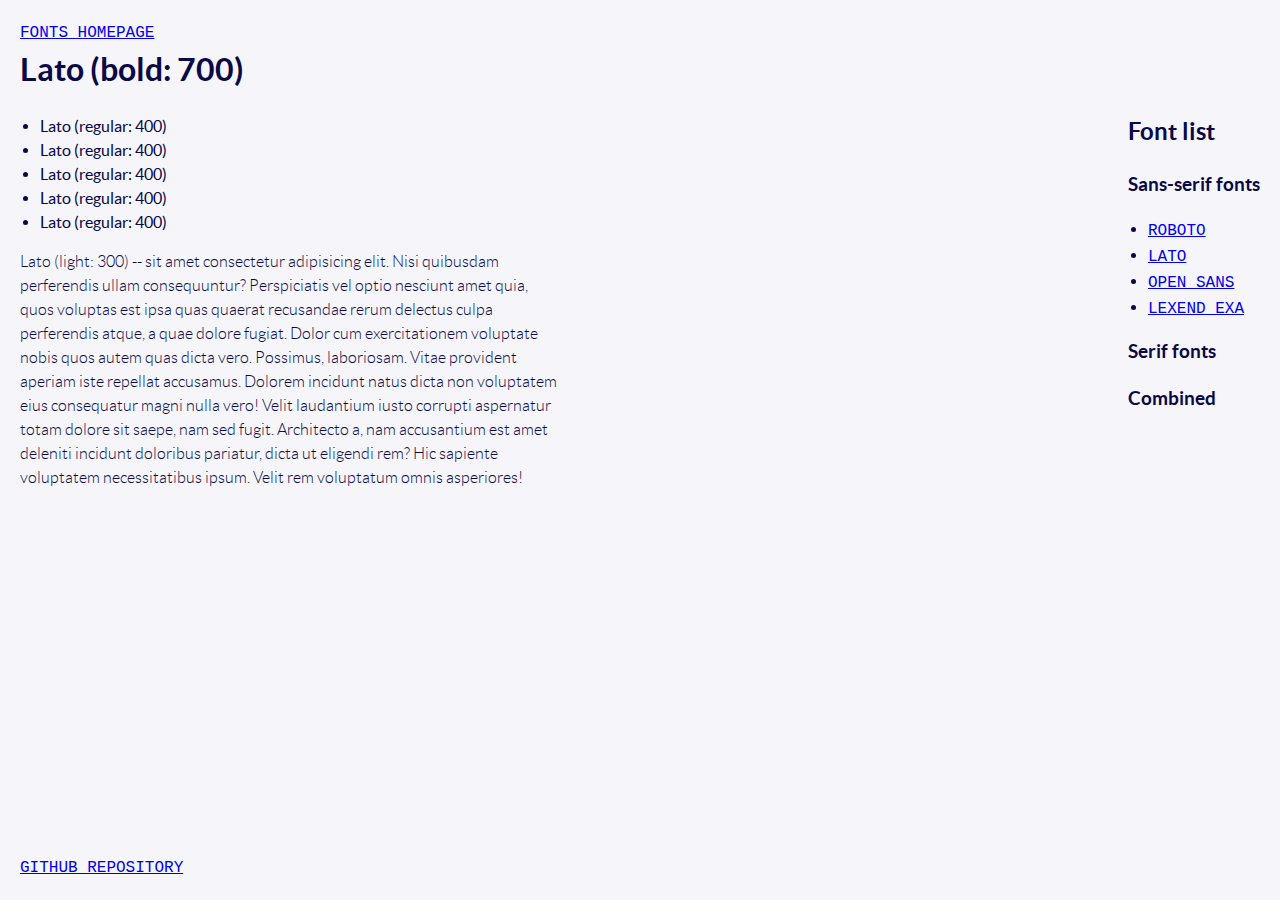
==== fonts/lato/lato.html @ b11ba2cf "First commit" ====
<!DOCTYPE html>
<html lang="en">
  <head>
    <link
      rel="preload"
      href="lato-bold-webfont.woff2"
      as="font"
      type="font/woff2"
      crossorigin
    />
    <link
      rel="preload"
      href="lato-regular-webfont.woff2"
      as="font"
      type="font/woff2"
      crossorigin
    />
    <link
      rel="preload"
      href="lato-light-webfont.woff2"
      as="font"
      type="font/woff2"
      crossorigin
    />
    <meta charset="UTF-8" />
    <meta http-equiv="X-UA-Compatible" content="IE=edge" />
    <meta name="viewport" content="width=device-width, initial-scale=1.0" />
    <title>Lato</title>
    <link rel="stylesheet" href="../../style.css" />
    <link rel="stylesheet" href="lato.css" />
  </head>
  <body>
    <div class="page-wrapper">
      <header>
        <nav><a href="../../index.html">Fonts homepage</a></nav>
        <h1>Lato (bold: 700)</h1>
      </header>
      <div class="flex-wrapper">
        <main>
          <ul>
            <li>Lato (regular: 400)</li>
            <li>Lato (regular: 400)</li>
            <li>Lato (regular: 400)</li>
            <li>Lato (regular: 400)</li>
            <li>Lato (regular: 400)</li>
          </ul>
          <p>
            Lato (light: 300) -- sit amet consectetur adipisicing elit. Nisi
            quibusdam perferendis ullam consequuntur? Perspiciatis vel optio
            nesciunt amet quia, quos voluptas est ipsa quas quaerat recusandae
            rerum delectus culpa perferendis atque, a quae dolore fugiat. Dolor
            cum exercitationem voluptate nobis quos autem quas dicta vero.
            Possimus, laboriosam. Vitae provident aperiam iste repellat
            accusamus. Dolorem incidunt natus dicta non voluptatem eius
            consequatur magni nulla vero! Velit laudantium iusto corrupti
            aspernatur totam dolore sit saepe, nam sed fugit. Architecto a, nam
            accusantium est amet deleniti incidunt doloribus pariatur, dicta ut
            eligendi rem? Hic sapiente voluptatem necessitatibus ipsum. Velit
            rem voluptatum omnis asperiores!
          </p>
        </main>
        <aside>
          <h2>Font list</h2>
          <h3>Sans-serif fonts</h3>
          <ul>
            <li><a href="../roboto/roboto.html">Roboto</a></li>
            <li><a href="../lato/lato.html">Lato</a></li>
            <li><a href="../open-sans/open-sans.html">Open Sans</a></li>
            <li><a href="../lexend-exa/lexend-exa.html">Lexend Exa</a></li>
          </ul>
          <h3>Serif fonts</h3>
          <h3>Combined</h3>
        </aside>
      </div>
      <footer>
        <a
          href="https://github.com/chrisnajman/self-hosting-fonts"
          target="_blank"
          rel="noopener noreferrer"
          >GitHub repository</a
        >
      </footer>
    </div>
  </body>
</html>
---- style.css ----
* {
    box-sizing: border-box;
    margin-top: 0;
}

html {
    overflow-y: scroll;
    text-rendering: optimizeLegibility;
    -webkit-font-smoothing: antialiased;
    font-size: 10px;
}
html,
body {
    width: 100%;
    height: 100%;
}
body {
    font-family: sans-serif;
    font-size: 1.6rem;
    line-height: 1.5;
    color: #090946;
    background-color: #f5f5fa;
    margin: 0;
    padding: 2rem;
}
ul {
    padding-left: 2rem;
}
p,
li {
    max-width: 60ch;
}
a,
li a {
    font-family: "Courier New", Courier, monospace;
    text-transform: uppercase;
}
.page-wrapper {
    min-height: 100%;
    display: grid;
    grid-template-rows: auto 1fr auto;
    grid-template-columns: 100%;
}
.flex-wrapper {
    display: flex;
    flex-wrap: wrap;
    justify-content: space-between;
}
---- fonts/lato/lato.css ----
/** Light: 300 **/
@font-face {
    font-family: "Lato";
    font-weight: 300;
    src: url("lato-light-webfont.woff2") format("woff2"), url("lato-light-webfont.woff") format("woff");
}
/** Regular: 400 **/
@font-face {
    font-family: "Lato";
    font-weight: 400;
    src: url("lato-regular-webfont.woff2") format("woff2"), url("lato-regular-webfont.woff") format("woff");
}
/** Bold: 700 **/
@font-face {
    font-family: "Lato";
    font-weight: 700;
    src: url("lato-bold-webfont.woff2") format("woff2"), url("lato-bold-webfont.woff") format("woff");
}

:root {
    --fallback_serif: serif;
    --fallback_sans: sans-serif;
    --font_main: "Lato";
    --family_main: var(--font_main), var(--fallback_sans);

    --fontWeight_bold: 700;
    --fontWeight_regular: 400;
    --fontWeight_light: 300;
}
/** 
    For demo purposes, font declarations are only added to specific elements (excluding body).
**/
h1,
h2,
h3,
h4,
h5,
h6 {
    font-family: var(--family_main);
    font-weight: var(--fontWeight_bold);
}

li {
    font-family: var(--family_main);
    font-weight: var(--fontWeight_regular);
}

p {
    font-family: var(--family_main);
    font-weight: var(--fontWeight_light);
}
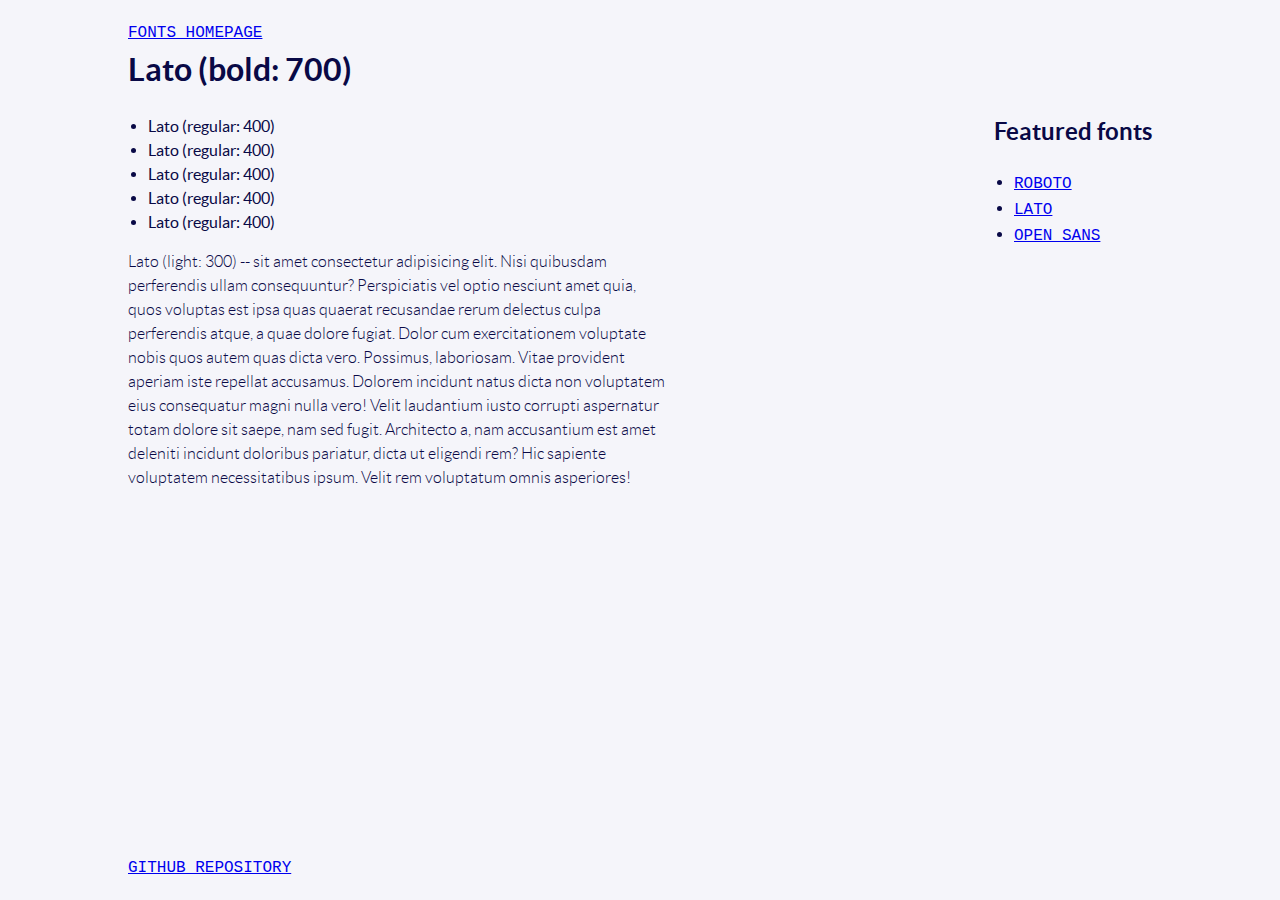
==== commit a3b2a419: "Deleted lexend era - all variants displayed at the same weight - deleted link preload font after war" ====
--- a/fonts/lato/lato.html
+++ b/fonts/lato/lato.html
@@ -1,30 +1,10 @@
 <!DOCTYPE html>
 <html lang="en">
   <head>
-    <link
-      rel="preload"
-      href="lato-bold-webfont.woff2"
-      as="font"
-      type="font/woff2"
-      crossorigin
-    />
-    <link
-      rel="preload"
-      href="lato-regular-webfont.woff2"
-      as="font"
-      type="font/woff2"
-      crossorigin
-    />
-    <link
-      rel="preload"
-      href="lato-light-webfont.woff2"
-      as="font"
-      type="font/woff2"
-      crossorigin
-    />
     <meta charset="UTF-8" />
     <meta http-equiv="X-UA-Compatible" content="IE=edge" />
     <meta name="viewport" content="width=device-width, initial-scale=1.0" />
+    <link rel="shortcut icon" href="../../favicon.ico" type="image/x-icon" />
     <title>Lato</title>
     <link rel="stylesheet" href="../../style.css" />
     <link rel="stylesheet" href="lato.css" />
@@ -60,16 +40,14 @@
           </p>
         </main>
         <aside>
-          <h2>Font list</h2>
-          <h3>Sans-serif fonts</h3>
-          <ul>
-            <li><a href="../roboto/roboto.html">Roboto</a></li>
-            <li><a href="../lato/lato.html">Lato</a></li>
-            <li><a href="../open-sans/open-sans.html">Open Sans</a></li>
-            <li><a href="../lexend-exa/lexend-exa.html">Lexend Exa</a></li>
-          </ul>
-          <h3>Serif fonts</h3>
-          <h3>Combined</h3>
+          <h2>Featured fonts</h2>
+          <nav>
+            <ul>
+              <li><a href="../roboto/roboto.html">Roboto</a></li>
+              <li><a href="../lato/lato.html">Lato</a></li>
+              <li><a href="../open-sans/open-sans.html">Open Sans</a></li>
+            </ul>
+          </nav>
         </aside>
       </div>
       <footer>
--- a/style.css
+++ b/style.css
@@ -36,6 +36,9 @@
     text-transform: uppercase;
 }
 .page-wrapper {
+    max-width: 102.4rem;
+    margin-inline: auto;
+
     min-height: 100%;
     display: grid;
     grid-template-rows: auto 1fr auto;
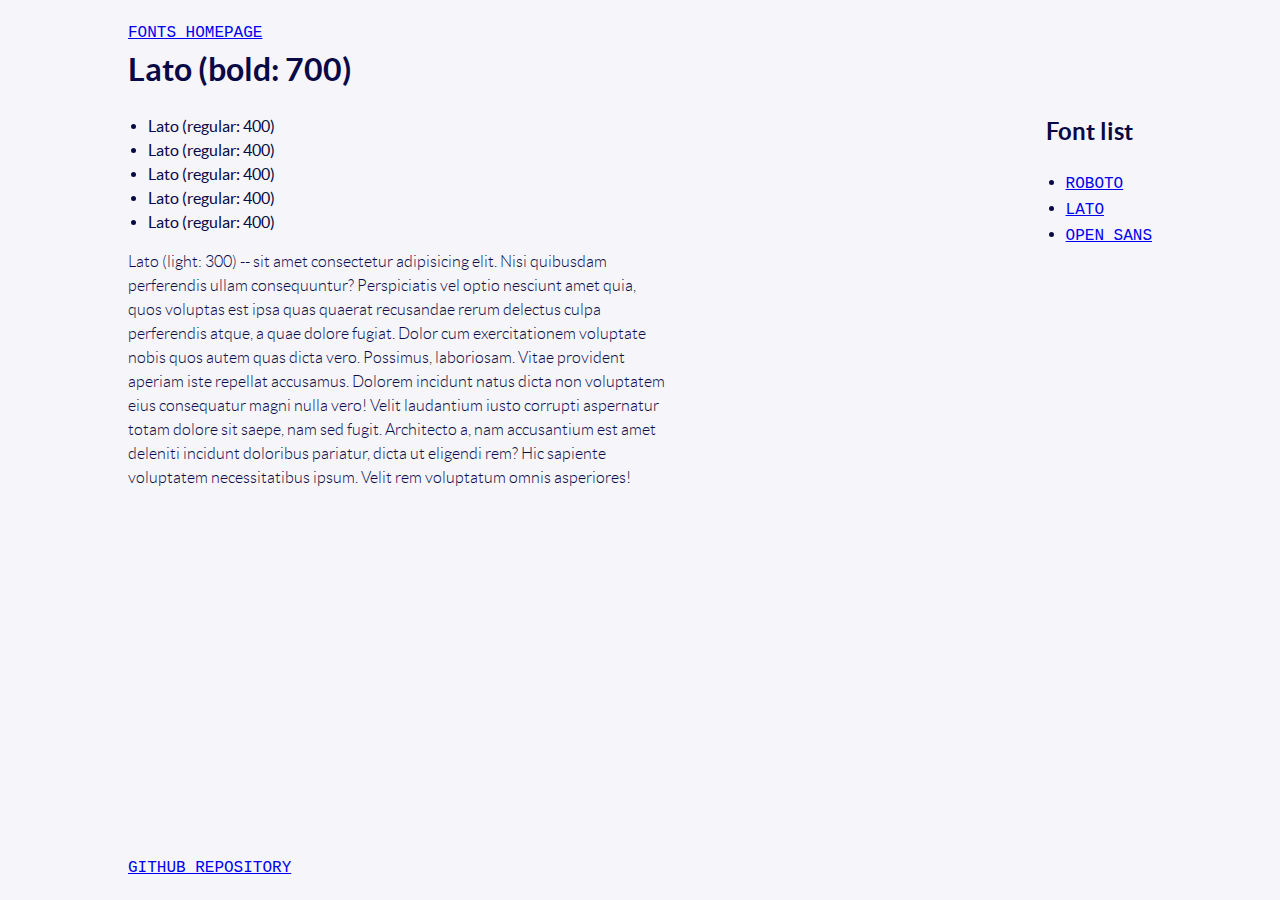
==== commit 620a0cb3: "Wrote up README.md" ====
--- a/fonts/lato/lato.html
+++ b/fonts/lato/lato.html
@@ -1,6 +1,27 @@
 <!DOCTYPE html>
 <html lang="en">
   <head>
+    <link
+      rel="preload"
+      href="lato-light-webfont.woff2"
+      as="font"
+      type="font/woff2"
+      crossorigin="anonymous"
+    />
+    <link
+      rel="preload"
+      href="lato-regular-webfont.woff2"
+      as="font"
+      type="font/woff2"
+      crossorigin="anonymous"
+    />
+    <link
+      rel="preload"
+      href="lato-bold-webfont.woff2"
+      as="font"
+      type="font/woff2"
+      crossorigin="anonymous"
+    />
     <meta charset="UTF-8" />
     <meta http-equiv="X-UA-Compatible" content="IE=edge" />
     <meta name="viewport" content="width=device-width, initial-scale=1.0" />
@@ -40,7 +61,7 @@
           </p>
         </main>
         <aside>
-          <h2>Featured fonts</h2>
+          <h2>Font list</h2>
           <nav>
             <ul>
               <li><a href="../roboto/roboto.html">Roboto</a></li>
--- a/fonts/lato/lato.css
+++ b/fonts/lato/lato.css
@@ -1,3 +1,13 @@
+:root {
+    --fallback_serif: serif;
+    --fallback_sans: sans-serif;
+    --font_main: "Lato";
+    --family_main: var(--font_main), var(--fallback_sans);
+
+    --fontWeight_bold: 700;
+    --fontWeight_regular: 400;
+    --fontWeight_light: 300;
+}
 /** Light: 300 **/
 @font-face {
     font-family: "Lato";
@@ -15,17 +25,6 @@
     font-family: "Lato";
     font-weight: 700;
     src: url("lato-bold-webfont.woff2") format("woff2"), url("lato-bold-webfont.woff") format("woff");
-}
-
-:root {
-    --fallback_serif: serif;
-    --fallback_sans: sans-serif;
-    --font_main: "Lato";
-    --family_main: var(--font_main), var(--fallback_sans);
-
-    --fontWeight_bold: 700;
-    --fontWeight_regular: 400;
-    --fontWeight_light: 300;
 }
 /** 
     For demo purposes, font declarations are only added to specific elements (excluding body).
